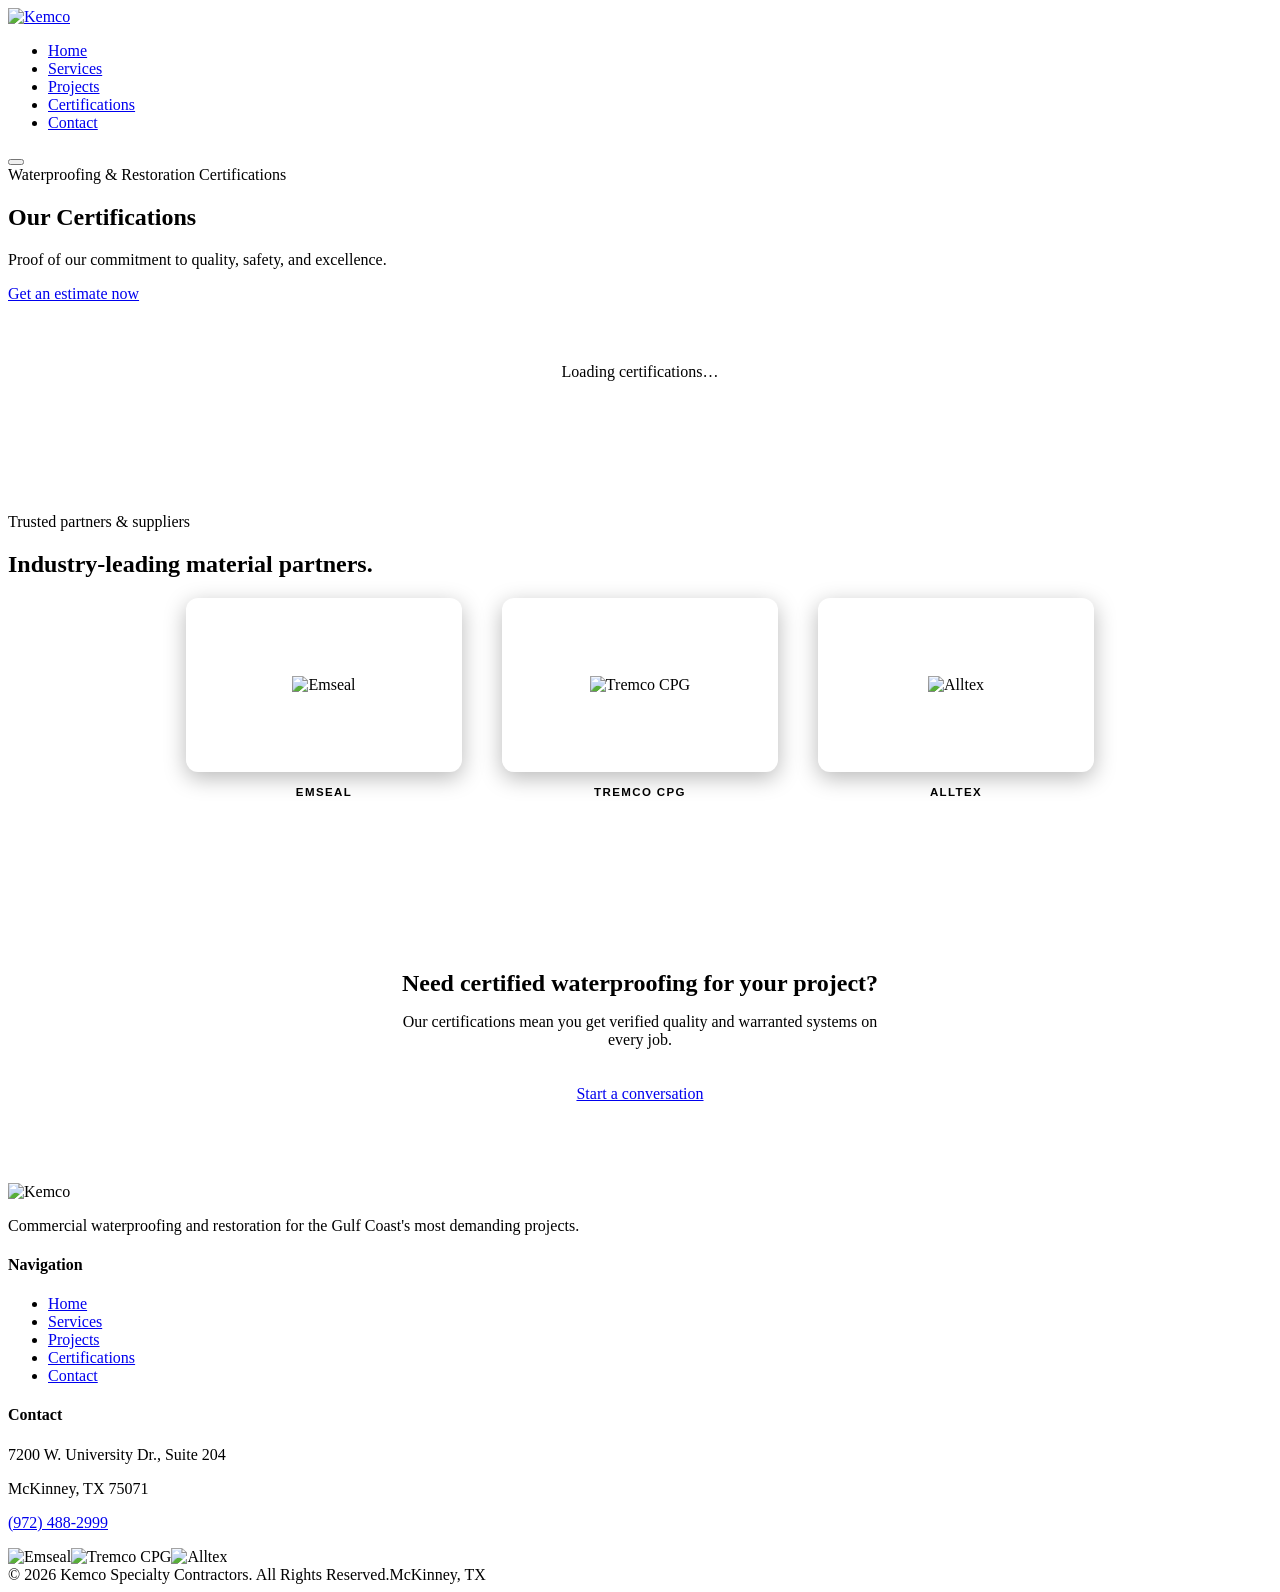
==== certifications.html @ fc0b17c3 "Add files via upload" ====
<!DOCTYPE html>
<html lang="en">
<head>
  <meta charset="UTF-8" />
  <meta name="viewport" content="width=device-width, initial-scale=1.0" />
  <title>Certifications | Kemco Specialty Contractors</title>
  <link rel="stylesheet" href="assets/css/style.css" />
  <style>
    .cert-grid { display:grid;grid-template-columns:repeat(2,1fr);gap:28px; }
    .cert-card { background:var(--bg-card);border:1px solid var(--border);border-radius:8px;padding:48px 40px;display:flex;flex-direction:column;gap:28px;transition:border-color .2s,box-shadow .2s; }
    .cert-card:hover { border-color:rgba(42,125,225,.4);box-shadow:0 16px 48px rgba(0,0,0,.4); }
    /* White rounded tile so dark-on-white cert artwork (ABAA, HUB, NaVOBA) reads on our dark cards */
    .cert-logo { width:120px;height:120px;background:#fff;border-radius:14px;padding:14px;display:flex;align-items:center;justify-content:center;box-shadow:0 6px 22px rgba(0,0,0,.28); }
    .cert-logo img { max-width:100%;max-height:100%;width:auto;object-fit:contain; }
    /* GCP's mark is already white-on-transparent; skip the white tile for it */
    .cert-logo.bare { background:transparent;box-shadow:none;padding:0;width:auto;height:80px;justify-content:flex-start; }
    .cert-logo.bare img { max-height:80px;max-width:220px; }
    .cert-body h3 { font-size:1.4rem;margin-bottom:14px;color:#fff; }
    .cert-body p { font-size:.95rem;line-height:1.75; }
    .cert-body a { display:inline-flex;align-items:center;gap:6px;color:var(--accent);font-size:.88rem;font-family:'Barlow Condensed',sans-serif;font-weight:600;letter-spacing:.06em;text-transform:uppercase;margin-top:18px;transition:gap .2s; }
    .cert-body a:hover { gap:10px; }
    .cert-badges { background:var(--bg-2);border-top:1px solid var(--border);border-bottom:1px solid var(--border);padding:72px 0; }
    .badges-grid { display:flex;justify-content:center;gap:40px;flex-wrap:wrap;align-items:stretch; }
    .badge-item { display:flex;flex-direction:column;align-items:center;gap:14px;flex:0 0 220px; }
    .badge-tile { width:220px;height:130px;background:#fff;border-radius:12px;padding:22px 28px;display:flex;align-items:center;justify-content:center;box-shadow:0 6px 22px rgba(0,0,0,.28);transition:transform .2s,box-shadow .2s; }
    .badge-item:hover .badge-tile { transform:translateY(-3px);box-shadow:0 10px 28px rgba(0,0,0,.35); }
    .badge-tile img { max-width:100%;max-height:100%;width:auto;height:auto;object-fit:contain; }
    .badge-item span { font-size:.72rem;letter-spacing:.12em;text-transform:uppercase;color:var(--text-dim);font-family:'Barlow Condensed',sans-serif;font-weight:600; }
    @media(max-width:768px){.cert-grid{grid-template-columns:1fr}}
  </style>
</head>
<body>
  <nav>
    <div class="container">
      <a href="index.html" class="nav-logo"><img src="images/logo-white.png" alt="Kemco" /></a>
      <ul class="nav-links">
        <li><a href="index.html">Home</a></li><li><a href="services.html">Services</a></li>
        <li><a href="projects.html">Projects</a></li><li><a href="certifications.html">Certifications</a></li>
        <li class="nav-cta"><a href="contact.html">Contact</a></li>
      </ul>
      <button class="nav-hamburger" aria-label="Toggle menu" aria-expanded="false" type="button"><span></span><span></span><span></span></button>
    </div>
  </nav>

  <section class="page-hero">
    <div class="container">
      <div class="eyebrow" id="page-eyebrow">Waterproofing &amp; Restoration Certifications</div>
      <h1 id="page-headline">Our Certifications</h1>
      <p class="subtitle" id="page-subtitle">Proof of our commitment to quality, safety, and excellence.</p>
      <a href="contact.html" class="btn btn-primary">Get an estimate now</a>
    </div>
  </section>

  <section>
    <div class="container">
      <div class="cert-grid" id="cert-grid">
        <div style="text-align:center;padding:60px;color:var(--text-dim);grid-column:1/-1;">Loading certifications…</div>
      </div>
    </div>
  </section>

  <section class="cert-badges">
    <div class="container">
      <div class="section-header">
        <div class="eyebrow" style="justify-content:center;">Trusted partners &amp; suppliers</div>
        <h2>Industry-leading material partners.</h2>
      </div>
      <div class="badges-grid">
        <div class="badge-item"><div class="badge-tile"><img src="images/certs/emseal.png" alt="Emseal"></div><span>Emseal</span></div>
        <div class="badge-item"><div class="badge-tile"><img src="images/certs/tremcocpg-logo.png" alt="Tremco CPG"></div><span>Tremco CPG</span></div>
        <div class="badge-item"><div class="badge-tile"><img src="images/certs/alltex.png" alt="Alltex"></div><span>Alltex</span></div>
      </div>
    </div>
  </section>

  <section style="padding:80px 0;">
    <div class="container" style="text-align:center;">
      <h2 style="margin-bottom:16px;">Need certified waterproofing for your project?</h2>
      <p style="max-width:480px;margin:0 auto 36px;">Our certifications mean you get verified quality and warranted systems on every job.</p>
      <a href="contact.html" class="btn btn-primary">Start a conversation</a>
    </div>
  </section>

  <footer>
    <div class="container">
      <div class="footer-grid">
        <div class="footer-brand"><img src="images/logo-white.png" alt="Kemco" /><p data-site="footer_description">Commercial waterproofing and restoration for the Gulf Coast's most demanding projects.</p></div>
        <div class="footer-col"><h4>Navigation</h4><ul><li><a href="index.html">Home</a></li><li><a href="services.html">Services</a></li><li><a href="projects.html">Projects</a></li><li><a href="certifications.html">Certifications</a></li><li><a href="contact.html">Contact</a></li></ul></div>
        <div class="footer-col"><h4>Contact</h4><p data-site="address_line1">7200 W. University Dr., Suite 204</p><p data-site="address_line2">McKinney, TX 75071</p><p style="margin-top:10px;"><a data-site="phone_link" href="tel:9724882999">(972) 488-2999</a></p></div>
      </div>
      <div class="footer-certs"><img src="images/certs/emseal.png" alt="Emseal"><img src="images/certs/tremcocpg-logo.png" alt="Tremco CPG"><img src="images/certs/alltex.png" alt="Alltex"></div>
      <div class="footer-bottom"><span>© 2026 <span data-site="company_name">Kemco Specialty Contractors</span>. All Rights Reserved.</span><span>McKinney, TX</span></div>
    </div>
  </footer>

  <script src="assets/js/data.js"></script>
  <script src="assets/js/main.js"></script>
  <script>
    document.addEventListener('DOMContentLoaded', async () => {
      const d = await loadData('certifications');
      if (!d) return;
      setText('#page-eyebrow', d.page_eyebrow);
      setText('#page-headline', d.page_headline);
      setText('#page-subtitle', d.page_subtitle);
      const grid = document.getElementById('cert-grid');
      if (d.items) {
        grid.innerHTML = d.items.map(c => {
          const isBare = /gcp|white/i.test(c.logo);
          return `
          <div class="cert-card">
            <div class="cert-logo${isBare ? ' bare' : ''}"><img src="${c.logo}" alt="${c.name}" /></div>
            <div class="cert-body">
              <h3>${c.name}</h3>
              <p>${c.description}</p>
              <a href="${c.link_url}" target="_blank" rel="noopener">${c.link_text} →</a>
            </div>
          </div>`;
        }).join('');
      }
    });
  </script>
</body>
</html>
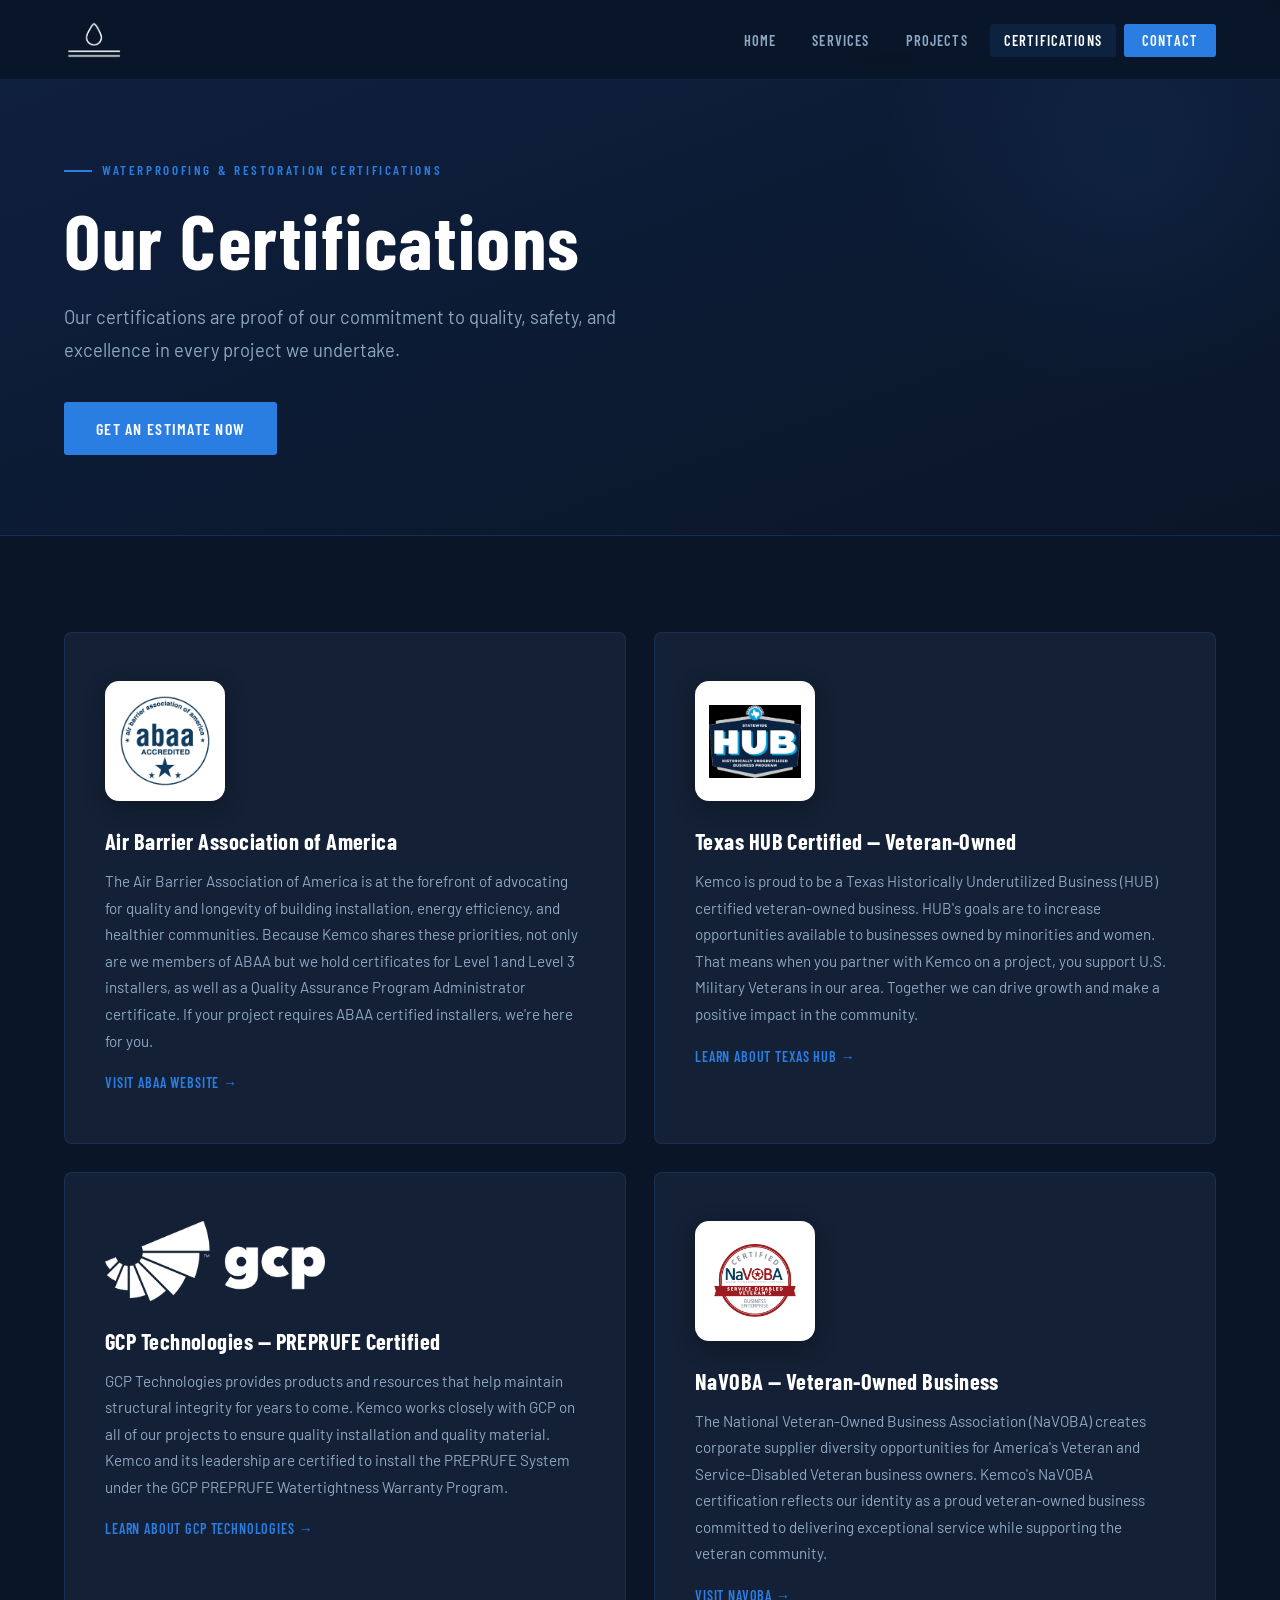
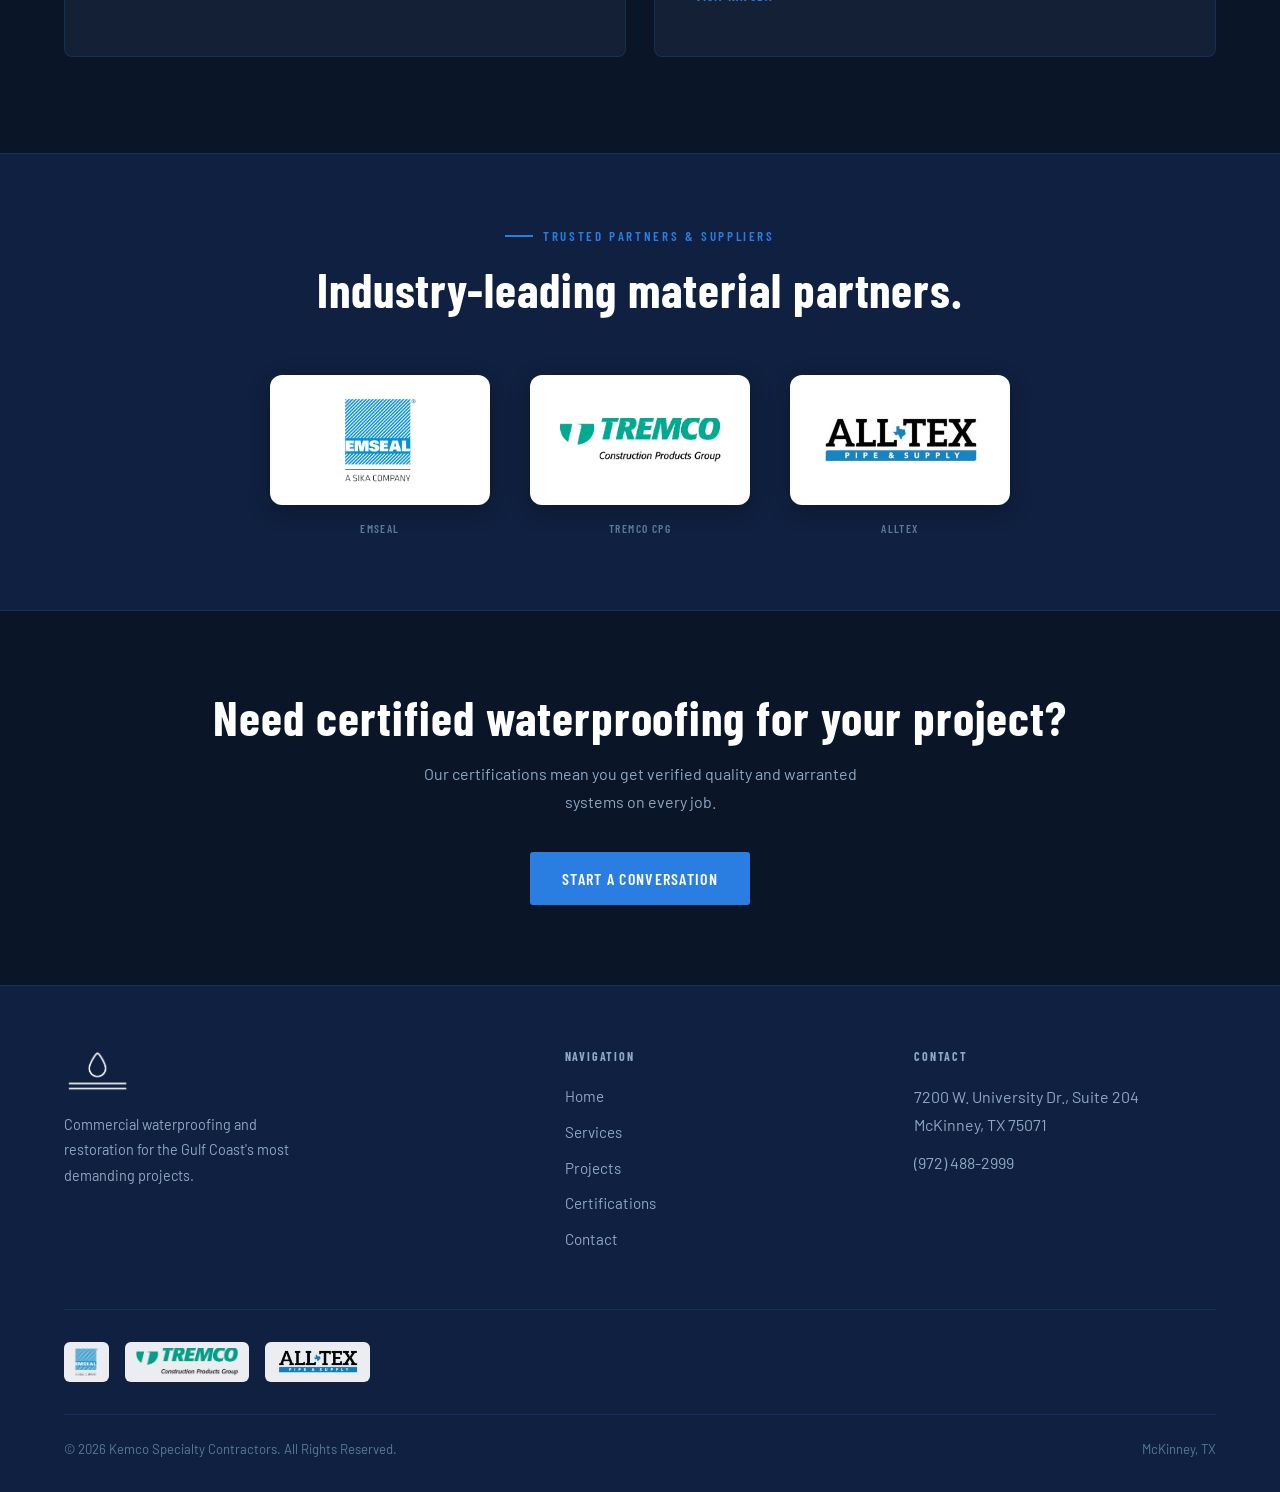
==== commit 6b5da77c: "Update certifications.html" ====
--- a/certifications.html
+++ b/certifications.html
@@ -119,5 +119,27 @@
       }
     });
   </script>
+  <script>
+(function () {
+  var btn = document.querySelector('.nav-hamburger');
+  var links = document.querySelector('.nav-links');
+  if (!btn || !links) return;
+  btn.addEventListener('click', function (e) {
+    e.preventDefault();
+    var open = !links.classList.contains('open');
+    links.classList.toggle('open', open);
+    btn.classList.toggle('open', open);
+    btn.setAttribute('aria-expanded', open ? 'true' : 'false');
+  });
+  // Close the menu when a link inside it is tapped
+  links.addEventListener('click', function (e) {
+    if (e.target.closest('a')) {
+      links.classList.remove('open');
+      btn.classList.remove('open');
+      btn.setAttribute('aria-expanded', 'false');
+    }
+  });
+})();
+</script>
 </body>
 </html>
--- a/assets/css/style.css
+++ b/assets/css/style.css
@@ -0,0 +1,416 @@
+/* ============================================
+   KEMCO SPECIALTY CONTRACTORS
+   Shared Stylesheet
+   ============================================ */
+
+@import url('https://fonts.googleapis.com/css2?family=Barlow+Condensed:wght@400;500;600;700;800&family=Barlow:wght@300;400;500;600&display=swap');
+
+:root {
+  --bg:         #0a1628;
+  --bg-2:       #0f2040;
+  --bg-card:    #132035;
+  --bg-card-2:  #1a2d47;
+  --accent:     #2a7de1;
+  --accent-hover: #1a6acf;
+  --gold:       #c89b4e;
+  --text:       #ffffff;
+  --text-muted: #8ea8c3;
+  --text-dim:   #5a7a96;
+  --border:     rgba(42,125,225,0.18);
+  --nav-h:      80px;
+}
+
+*, *::before, *::after { box-sizing: border-box; margin: 0; padding: 0; }
+
+html { scroll-behavior: smooth; }
+
+body {
+  font-family: 'Barlow', sans-serif;
+  background: var(--bg);
+  color: var(--text);
+  font-size: 16px;
+  line-height: 1.6;
+  -webkit-font-smoothing: antialiased;
+}
+
+/* ── TYPOGRAPHY ── */
+h1, h2, h3, h4, h5 {
+  font-family: 'Barlow Condensed', sans-serif;
+  font-weight: 700;
+  line-height: 1.1;
+  letter-spacing: 0.02em;
+}
+h1 { font-size: clamp(2.8rem, 6vw, 5rem); }
+h2 { font-size: clamp(2rem, 4vw, 3rem); }
+h3 { font-size: clamp(1.3rem, 2.5vw, 1.8rem); }
+h4 { font-size: 1.15rem; letter-spacing: 0.06em; text-transform: uppercase; }
+
+p { color: var(--text-muted); line-height: 1.75; }
+
+a { color: inherit; text-decoration: none; }
+
+img { max-width: 100%; display: block; }
+
+.container {
+  max-width: 1200px;
+  margin: 0 auto;
+  padding: 0 24px;
+}
+
+/* ── BUTTONS ── */
+.btn {
+  display: inline-block;
+  padding: 14px 32px;
+  font-family: 'Barlow Condensed', sans-serif;
+  font-size: 1rem;
+  font-weight: 600;
+  letter-spacing: 0.08em;
+  text-transform: uppercase;
+  border-radius: 3px;
+  cursor: pointer;
+  transition: all 0.2s ease;
+  border: none;
+}
+.btn-primary {
+  background: var(--accent);
+  color: #fff;
+}
+.btn-primary:hover {
+  background: var(--accent-hover);
+  transform: translateY(-1px);
+  box-shadow: 0 8px 24px rgba(42,125,225,0.35);
+}
+.btn-outline {
+  background: transparent;
+  color: #fff;
+  border: 2px solid rgba(255,255,255,0.4);
+}
+.btn-outline:hover {
+  border-color: var(--accent);
+  color: var(--accent);
+}
+
+/* ── NAV ── */
+nav {
+  position: fixed;
+  top: 0; left: 0; right: 0;
+  height: var(--nav-h);
+  z-index: 100;
+  background: rgba(10, 22, 40, 0.95);
+  backdrop-filter: blur(12px);
+  border-bottom: 1px solid var(--border);
+  display: flex;
+  align-items: center;
+}
+nav .container {
+  display: flex;
+  align-items: center;
+  justify-content: space-between;
+  width: 100%;
+}
+.nav-logo {
+  display: flex;
+  align-items: center;
+  gap: 10px;
+}
+.nav-logo img { height: 38px; width: auto; }
+.nav-logo-text {
+  font-family: 'Barlow Condensed', sans-serif;
+  font-size: 1.3rem;
+  font-weight: 700;
+  letter-spacing: 0.05em;
+  color: #fff;
+  line-height: 1.1;
+}
+.nav-logo-text span {
+  display: block;
+  font-size: 0.65rem;
+  font-weight: 400;
+  letter-spacing: 0.12em;
+  color: var(--text-muted);
+  text-transform: uppercase;
+}
+.nav-links {
+  display: flex;
+  align-items: center;
+  gap: 8px;
+  list-style: none;
+}
+.nav-links a {
+  font-family: 'Barlow Condensed', sans-serif;
+  font-size: 0.9rem;
+  font-weight: 600;
+  letter-spacing: 0.08em;
+  text-transform: uppercase;
+  color: var(--text-muted);
+  padding: 8px 14px;
+  border-radius: 3px;
+  transition: color 0.2s, background 0.2s;
+}
+.nav-links a:hover,
+.nav-links a.active {
+  color: #fff;
+  background: rgba(42,125,225,0.12);
+}
+.nav-links .nav-cta a {
+  background: var(--accent);
+  color: #fff;
+  padding: 8px 18px;
+}
+.nav-links .nav-cta a:hover {
+  background: var(--accent-hover);
+}
+.nav-hamburger {
+  display: none;
+  flex-direction: column;
+  align-items: center;
+  justify-content: center;
+  gap: 5px;
+  cursor: pointer;
+  /* 44x44 minimum tap target (iOS HIG / WCAG 2.5.5) */
+  width: 44px;
+  height: 44px;
+  padding: 0;
+  background: transparent;
+  border: none;
+  outline: none;
+  appearance: none;
+  -webkit-appearance: none;
+  touch-action: manipulation;
+}
+.nav-hamburger:focus-visible {
+  outline: 2px solid var(--accent);
+  outline-offset: 2px;
+  border-radius: 3px;
+}
+.nav-hamburger span {
+  display: block;
+  width: 24px; height: 2px;
+  background: #fff;
+  border-radius: 2px;
+  transition: all 0.3s;
+  pointer-events: none; /* taps go to the button, never to the spans */
+}
+
+/* ── PAGE HERO ── */
+.page-hero {
+  padding: calc(var(--nav-h) + 80px) 0 80px;
+  background: linear-gradient(160deg, var(--bg-2) 0%, var(--bg) 100%);
+  border-bottom: 1px solid var(--border);
+  position: relative;
+  overflow: hidden;
+}
+.page-hero::before {
+  content: '';
+  position: absolute;
+  top: -100px; right: -100px;
+  width: 500px; height: 500px;
+  background: radial-gradient(circle, rgba(42,125,225,0.08) 0%, transparent 70%);
+  pointer-events: none;
+}
+.eyebrow {
+  font-family: 'Barlow Condensed', sans-serif;
+  font-size: 0.82rem;
+  font-weight: 600;
+  letter-spacing: 0.2em;
+  text-transform: uppercase;
+  color: var(--accent);
+  margin-bottom: 16px;
+  display: flex;
+  align-items: center;
+  gap: 10px;
+}
+.eyebrow::before {
+  content: '';
+  display: inline-block;
+  width: 28px; height: 2px;
+  background: var(--accent);
+}
+.page-hero h1 { max-width: 800px; margin-bottom: 20px; }
+.page-hero .subtitle {
+  font-size: 1.15rem;
+  color: var(--text-muted);
+  max-width: 560px;
+  margin-bottom: 36px;
+}
+
+/* ── SECTION DEFAULTS ── */
+section { padding: 96px 0; }
+.section-header { text-align: center; margin-bottom: 60px; }
+.section-header h2 { margin-bottom: 16px; }
+.section-header p { max-width: 560px; margin: 0 auto; font-size: 1.05rem; }
+
+/* ── MARQUEE ── */
+.marquee-track {
+  overflow: hidden;
+  padding: 32px 0;
+  border-top: 1px solid var(--border);
+  border-bottom: 1px solid var(--border);
+  background: var(--bg-2);
+}
+.marquee-inner {
+  display: flex;
+  gap: 48px;
+  animation: marquee 60s linear infinite;
+  width: max-content;
+  align-items: center;
+}
+.marquee-inner img {
+  height: 72px;
+  width: auto;
+  max-width: 220px;
+  object-fit: contain;
+  background: #fff;
+  border-radius: 10px;
+  padding: 14px 20px;
+  opacity: 0.95;
+  transition: opacity 0.2s, transform 0.2s;
+}
+.marquee-inner img:hover { opacity: 1; transform: translateY(-2px); }
+@keyframes marquee {
+  from { transform: translateX(0); }
+  to   { transform: translateX(-50%); }
+}
+
+/* ── FOOTER ── */
+footer {
+  background: var(--bg-2);
+  border-top: 1px solid var(--border);
+  padding: 64px 0 32px;
+}
+.footer-grid {
+  display: grid;
+  grid-template-columns: 1.5fr 1fr 1fr;
+  gap: 48px;
+  margin-bottom: 48px;
+}
+.footer-brand img { height: 42px; margin-bottom: 20px; }
+.footer-brand p { font-size: 0.9rem; max-width: 260px; }
+.footer-col h4 {
+  font-size: 0.75rem;
+  letter-spacing: 0.15em;
+  text-transform: uppercase;
+  color: var(--text-muted);
+  margin-bottom: 20px;
+}
+.footer-col ul { list-style: none; }
+.footer-col ul li { margin-bottom: 10px; }
+.footer-col ul li a {
+  font-size: 0.95rem;
+  color: var(--text-muted);
+  transition: color 0.2s;
+}
+.footer-col ul li a:hover { color: var(--accent); }
+.footer-contact p {
+  font-size: 0.95rem;
+  margin-bottom: 6px;
+  color: var(--text-muted);
+}
+.footer-contact a { color: var(--accent); }
+.footer-certs {
+  display: flex;
+  gap: 16px;
+  flex-wrap: wrap;
+  align-items: center;
+  padding-top: 32px;
+  border-top: 1px solid var(--border);
+  margin-bottom: 32px;
+}
+.footer-certs img {
+  height: 40px;
+  width: auto;
+  max-width: 140px;
+  object-fit: contain;
+  background: #fff;
+  border-radius: 6px;
+  padding: 6px 10px;
+  opacity: 0.92;
+  transition: opacity 0.2s;
+}
+.footer-certs img:hover { opacity: 1; }
+.footer-bottom {
+  display: flex;
+  justify-content: space-between;
+  align-items: center;
+  padding-top: 24px;
+  border-top: 1px solid var(--border);
+  font-size: 0.82rem;
+  color: var(--text-dim);
+}
+
+/* ── CARDS ── */
+.card {
+  background: var(--bg-card);
+  border: 1px solid var(--border);
+  border-radius: 6px;
+  overflow: hidden;
+  transition: transform 0.2s, box-shadow 0.2s, border-color 0.2s;
+}
+.card:hover {
+  transform: translateY(-4px);
+  box-shadow: 0 16px 40px rgba(0,0,0,0.4);
+  border-color: rgba(42,125,225,0.4);
+}
+.card-body { padding: 28px; }
+.card-body h3 { margin-bottom: 10px; font-size: 1.25rem; }
+.card-body p { font-size: 0.9rem; }
+
+/* ── DIVIDER LINE ── */
+.divider {
+  display: inline-block;
+  width: 48px; height: 3px;
+  background: var(--accent);
+  margin: 16px 0 24px;
+  border-radius: 2px;
+}
+
+/* ── TAGS ── */
+.tag {
+  display: inline-block;
+  font-family: 'Barlow Condensed', sans-serif;
+  font-size: 0.75rem;
+  font-weight: 600;
+  letter-spacing: 0.1em;
+  text-transform: uppercase;
+  background: rgba(42,125,225,0.15);
+  color: var(--accent);
+  border: 1px solid rgba(42,125,225,0.25);
+  padding: 4px 10px;
+  border-radius: 2px;
+}
+
+/* ── RESPONSIVE NAV ── */
+@media (max-width: 860px) {
+  .nav-links { display: none; flex-direction: column; }
+  .nav-links.open {
+    display: flex;
+    position: fixed;
+    top: var(--nav-h);
+    left: 0; right: 0;
+    background: var(--bg-2);
+    border-bottom: 1px solid var(--border);
+    padding: 20px 24px;
+    gap: 4px;
+    z-index: 99;
+    box-shadow: 0 8px 24px rgba(0,0,0,0.4);
+  }
+  .nav-links a { display: block; padding: 14px 16px; }
+  .nav-hamburger {
+    display: flex;
+    position: relative;
+    z-index: 101;
+    -webkit-tap-highlight-color: transparent;
+    user-select: none;
+  }
+  .nav-hamburger span { transition: transform 0.25s, opacity 0.2s; }
+  .nav-hamburger.open span:nth-child(1) { transform: translateY(7px) rotate(45deg); }
+  .nav-hamburger.open span:nth-child(2) { opacity: 0; }
+  .nav-hamburger.open span:nth-child(3) { transform: translateY(-7px) rotate(-45deg); }
+  .footer-grid { grid-template-columns: 1fr 1fr; }
+  .footer-brand { grid-column: 1 / -1; }
+}
+
+@media (max-width: 560px) {
+  .footer-grid { grid-template-columns: 1fr; }
+  .footer-bottom { flex-direction: column; gap: 8px; text-align: center; }
+}
